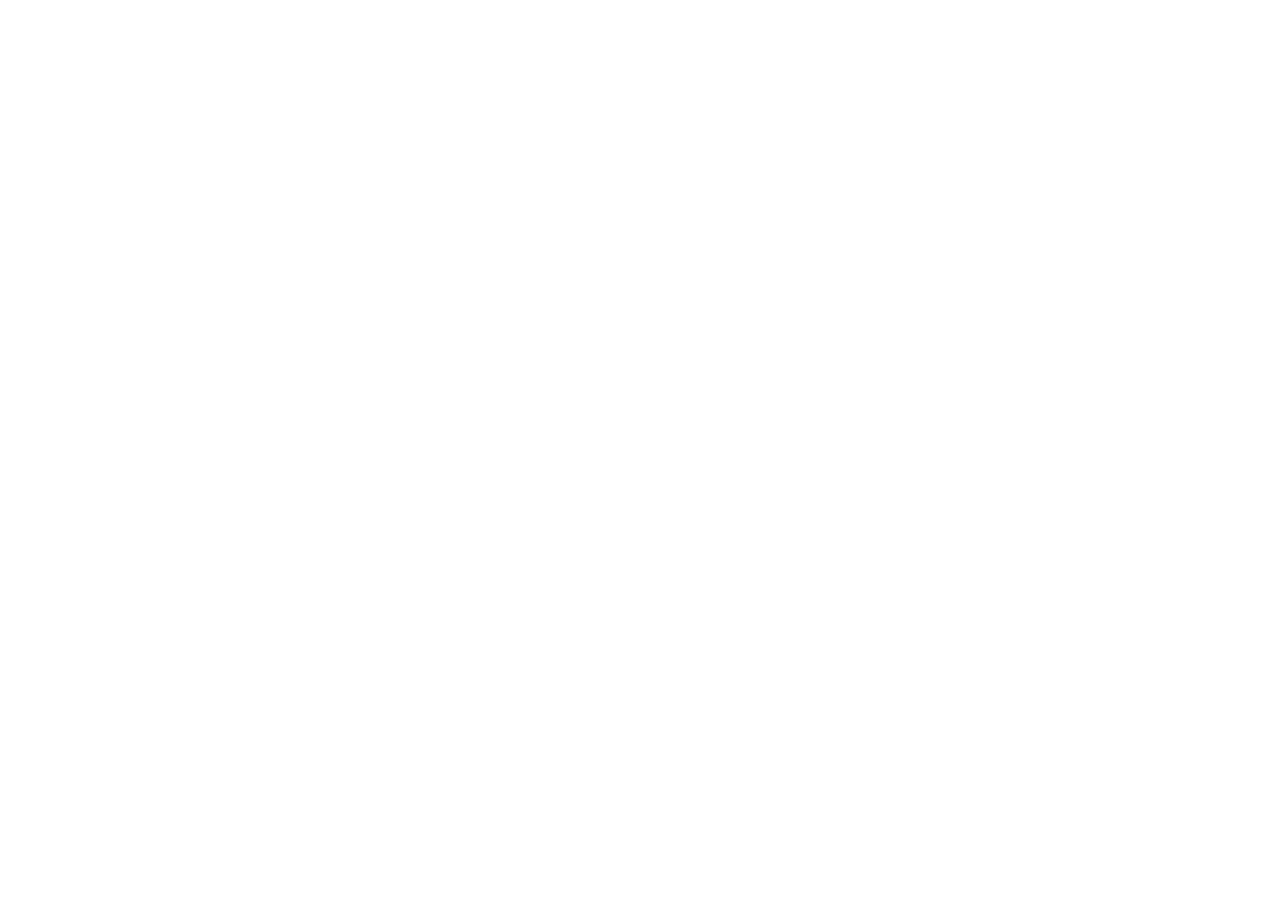
==== index.html @ 1c33c137 "Update and rename template.html to index.html" ====
<!DOCTYPE HTML>
<html lang="en">
<head>
	<title>Title</title>

	<meta charset="utf-8">
	<meta name="description" content=""/>
	<meta name="keywords" content=""/>
	<meta name="author" content="Amanda Sjöström"/>
	<meta name="viewport" content="width=device-width, initial-scale=1.0"/>

	<script type="text/javascript" src="https://ajax.googleapis.com/ajax/libs/jquery/3.1.1/jquery.min.js"></script>
	<script type="text/javascript" src="template.js"></script>
	<link rel="stylesheet" type="text/css" href="style.css">
</head>
<body>
	

</body>
</html>
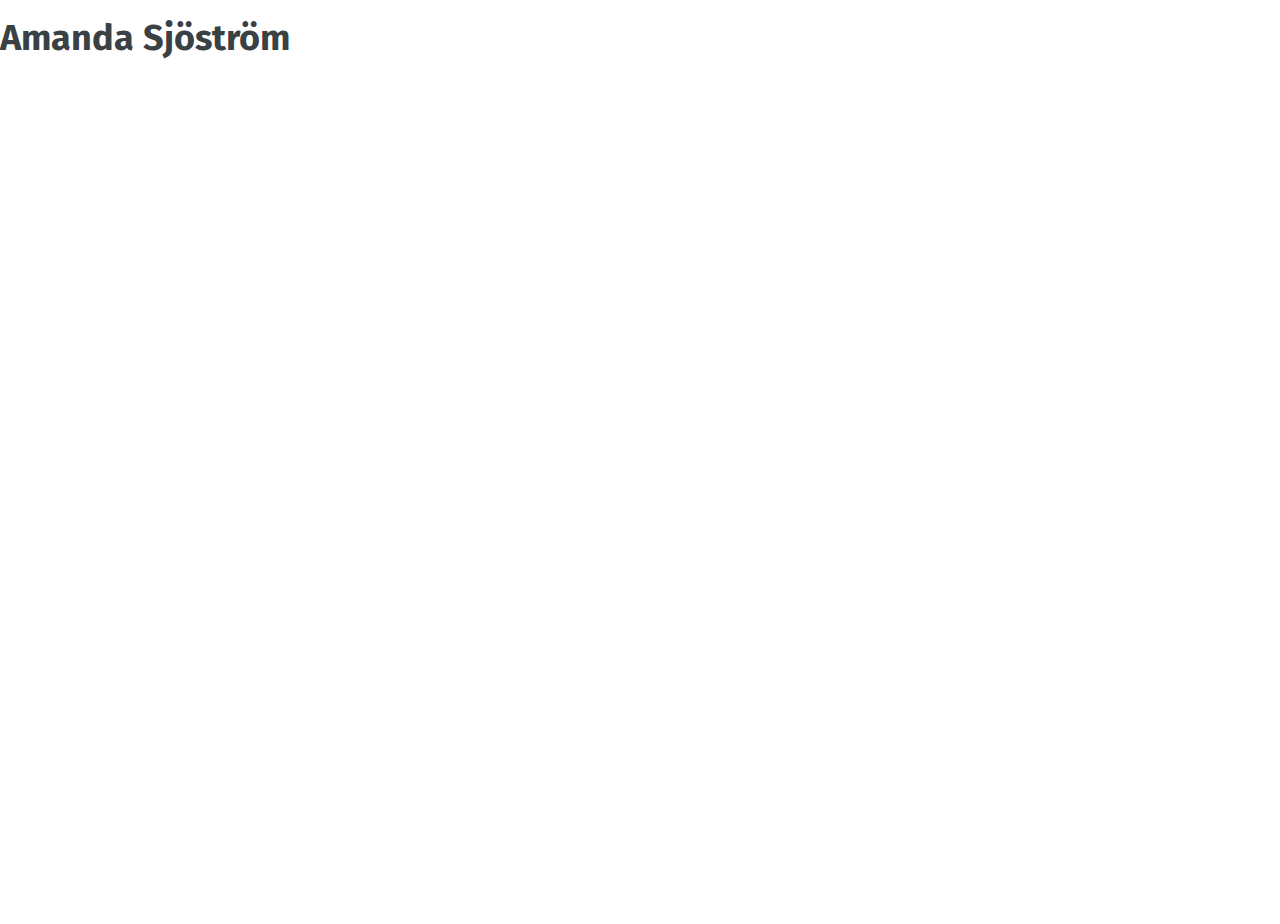
==== commit 68a0f000: "Update index.html" ====
--- a/index.html
+++ b/index.html
@@ -14,7 +14,7 @@
 	<link rel="stylesheet" type="text/css" href="style.css">
 </head>
 <body>
-	
+	<h1>Amanda Sjöström</h1>
 
 </body>
 </html>
--- a/style.css
+++ b/style.css
@@ -0,0 +1,22 @@
+
+@import url('https://fonts.googleapis.com/css?family=Fira+Sans|Raleway|Roboto');
+/*
+font-family: 'Roboto', sans-serif;
+font-family: 'Fira Sans', sans-serif;
+font-family: 'Raleway', sans-serif;
+*/
+
+*, *:before, *:after {
+	box-sizing: border-box;
+}
+
+html, body {
+	width: 100%;
+	height: 100%;
+	padding: 0;
+	margin: 0;
+	font-size: 18px;
+    line-height: 1.6em;
+    color: #3A4145;
+	font-family: 'Fira Sans', sans-serif;
+}
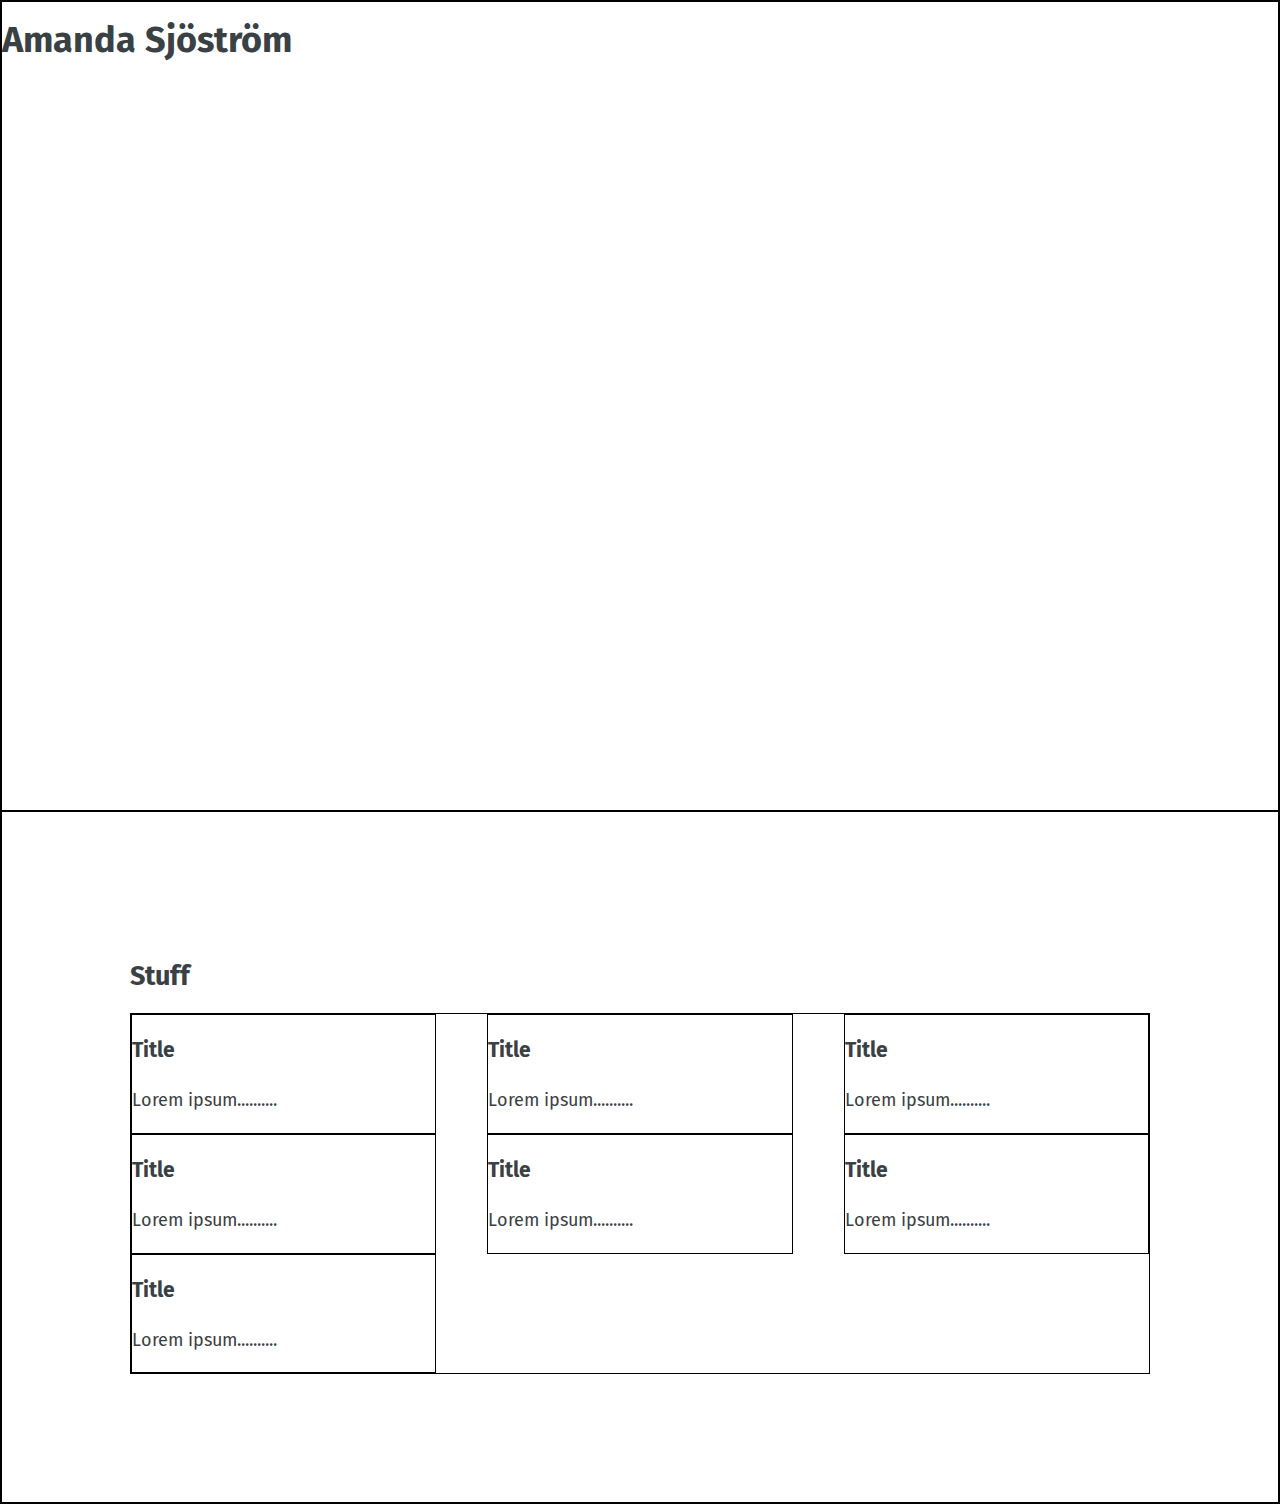
==== commit e6d33e03: "WIP basic layout" ====
--- a/index.html
+++ b/index.html
@@ -14,7 +14,43 @@
 	<link rel="stylesheet" type="text/css" href="style.css">
 </head>
 <body>
-	<h1>Amanda Sjöström</h1>
-
+	<div id="main-container" class="flex-column">
+		<section id="banner">
+			<h1>Amanda Sjöström</h1>
+		</section>
+		<section>
+			<h2>Stuff</h2>
+			<div class="flex-row">
+				<div class="card">
+					<h3>Title</h3>
+					<p>Lorem ipsum..........</p>
+				</div>
+				<div class="card">
+					<h3>Title</h3>
+					<p>Lorem ipsum..........</p>
+				</div>
+				<div class="card">
+					<h3>Title</h3>
+					<p>Lorem ipsum..........</p>
+				</div>
+				<div class="card">
+					<h3>Title</h3>
+					<p>Lorem ipsum..........</p>
+				</div>
+				<div class="card">
+					<h3>Title</h3>
+					<p>Lorem ipsum..........</p>
+				</div>
+				<div class="card">
+					<h3>Title</h3>
+					<p>Lorem ipsum..........</p>
+				</div>
+				<div class="card">
+					<h3>Title</h3>
+					<p>Lorem ipsum..........</p>
+				</div>
+			</div>
+		</section>
+	</div>	
 </body>
 </html>
--- a/style.css
+++ b/style.css
@@ -20,3 +20,41 @@
     color: #3A4145;
 	font-family: 'Fira Sans', sans-serif;
 }
+
+#banner {
+	height: 90vh;
+	padding: 0;
+	margin: 0;
+}
+
+#main-container{
+}
+
+.card-container {
+	justify-content: space-between;
+}
+
+div {
+	border: 1px solid black;
+}
+
+section {
+	border: 1px solid black;
+	padding: 10%;
+}
+
+.flex-column {
+	display: flex;
+	flex-direction: column;
+}
+
+.flex-row {
+	display: flex;
+	flex-direction: row;
+	flex-wrap: wrap;
+	justify-content: space-between;
+}
+
+.card {
+	width: 30%;
+}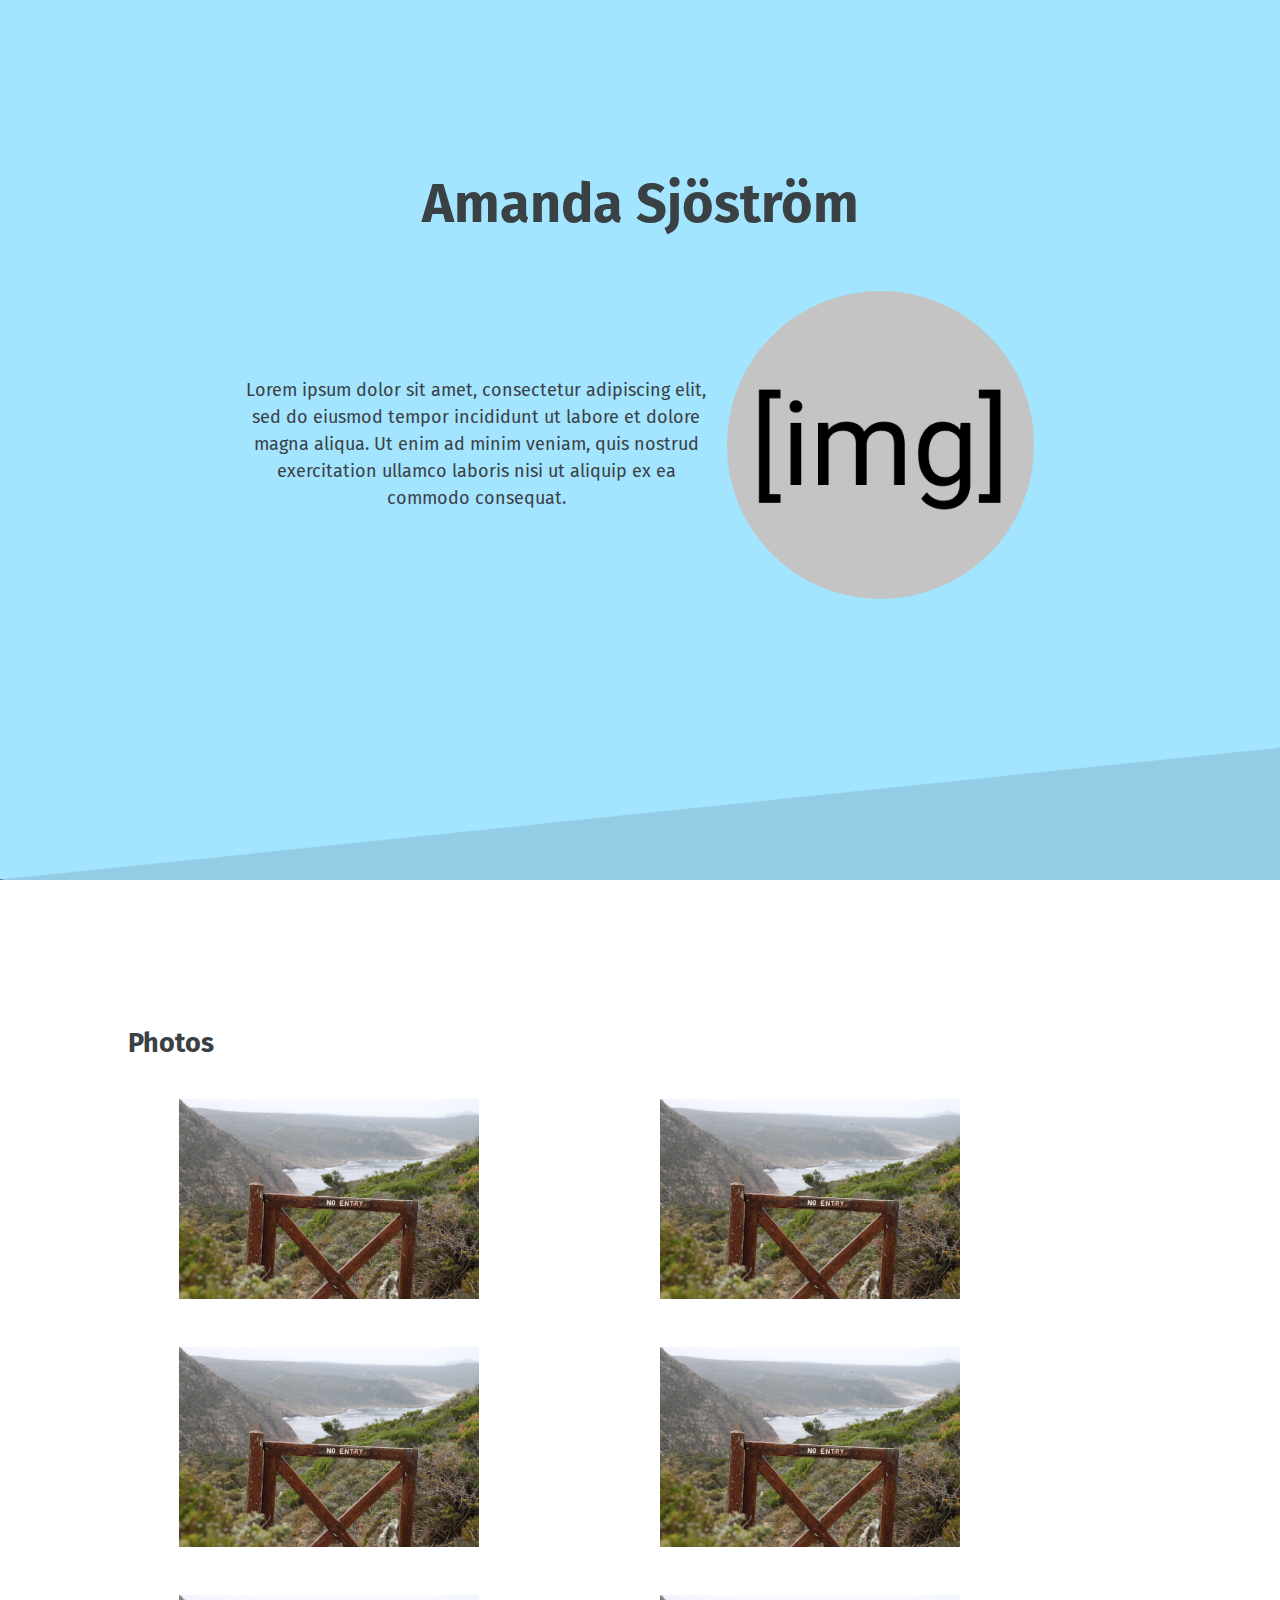
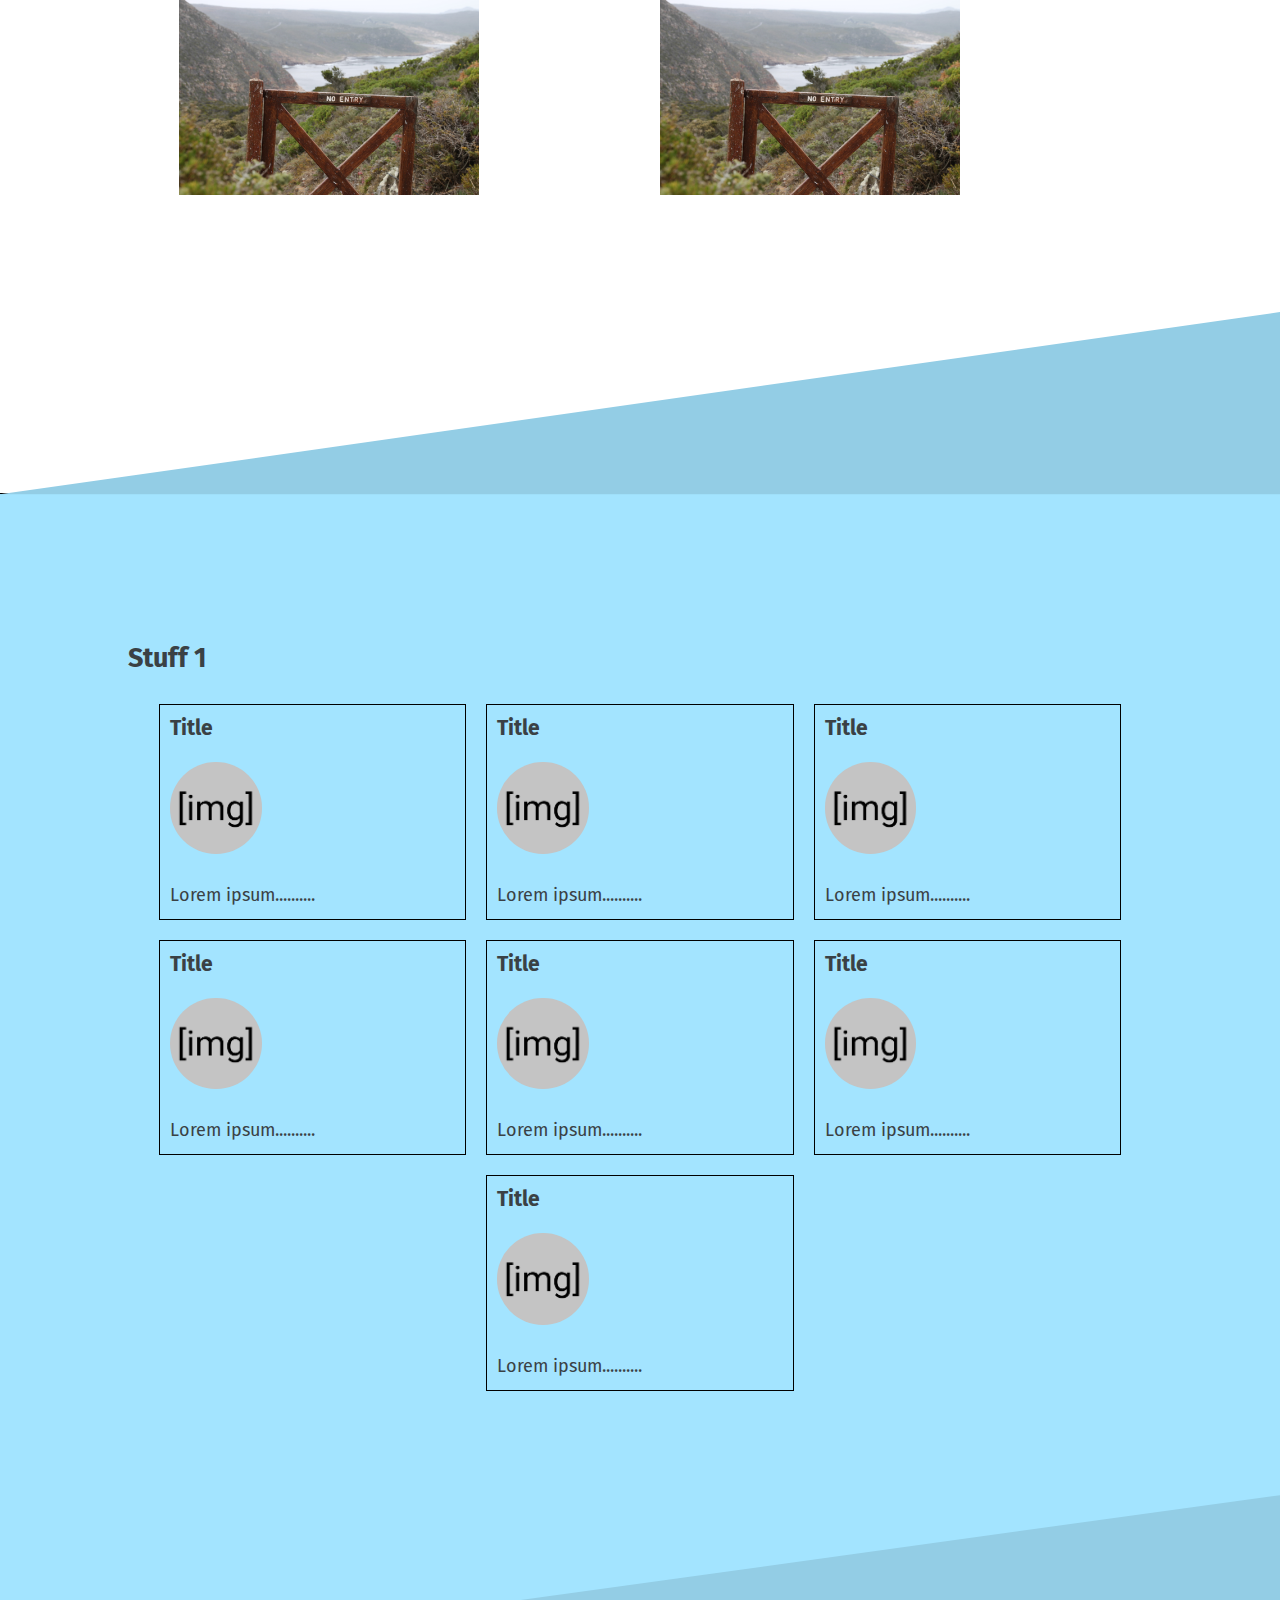
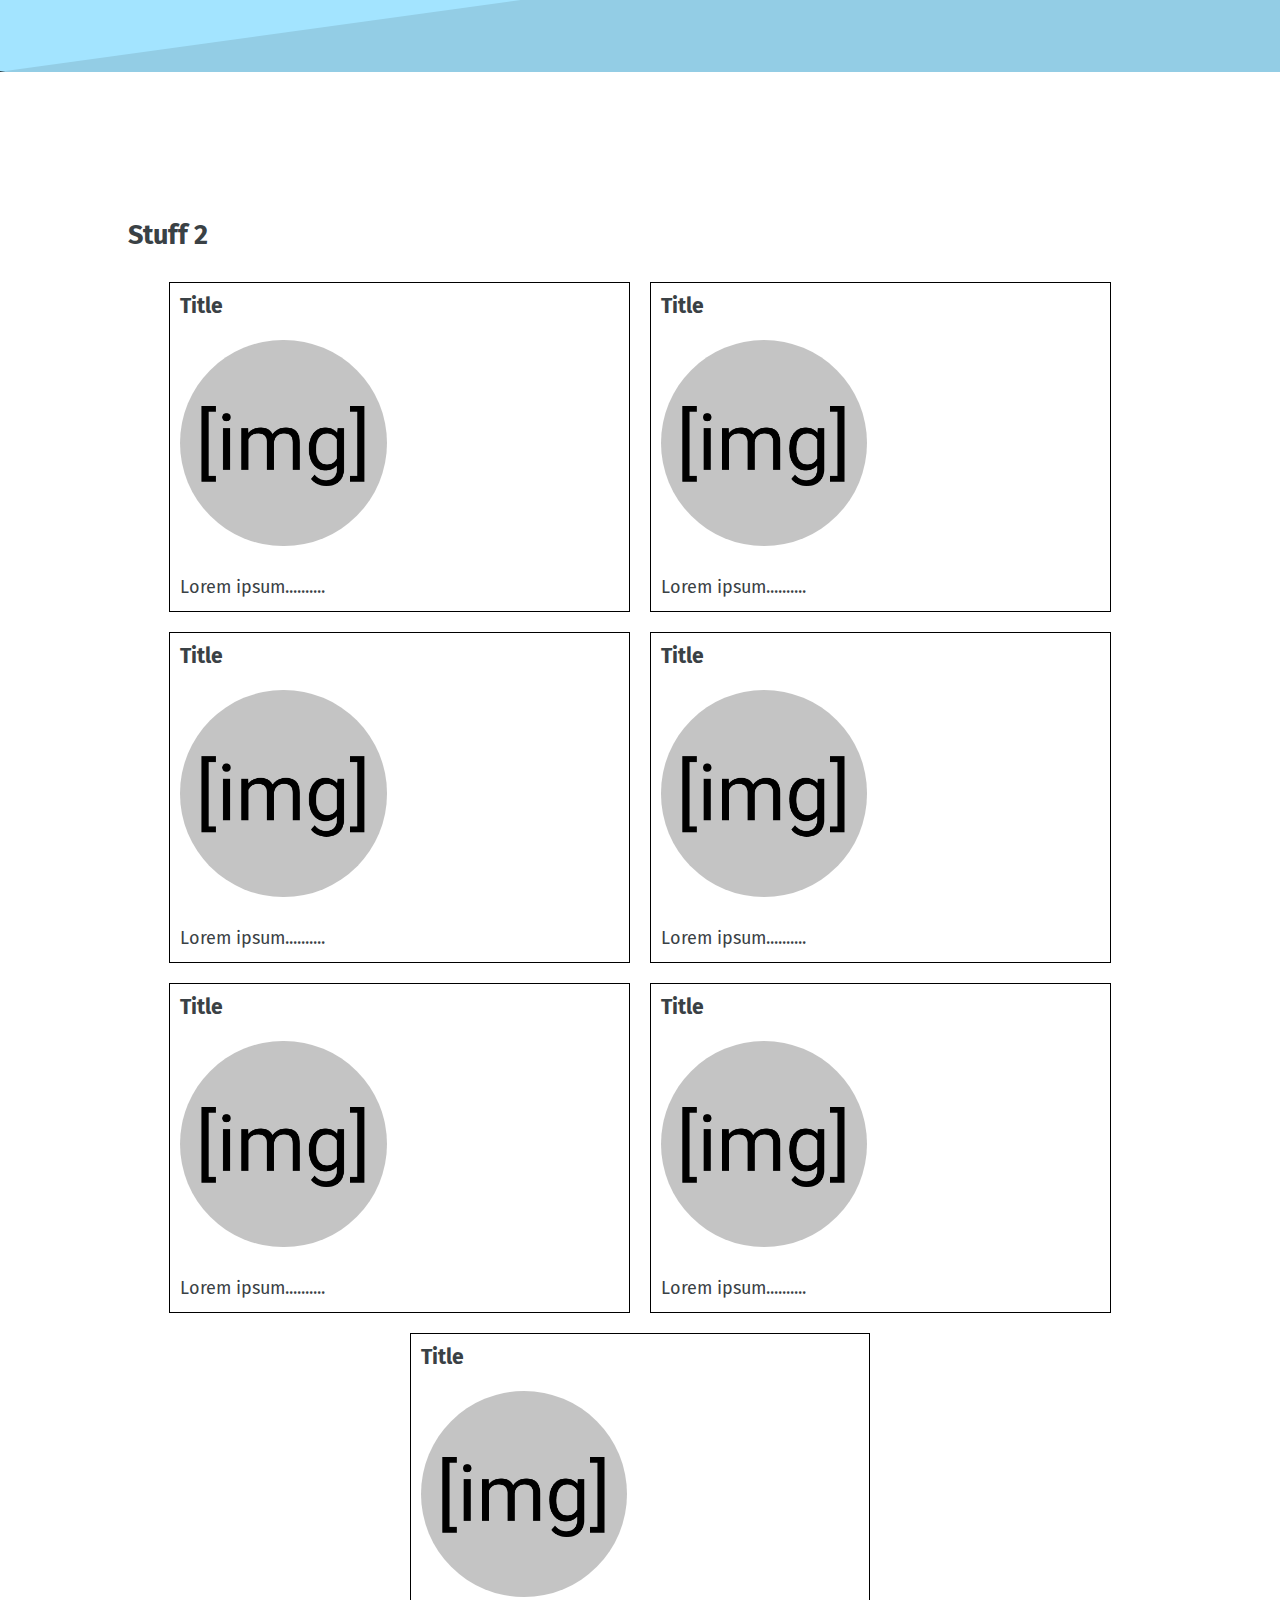
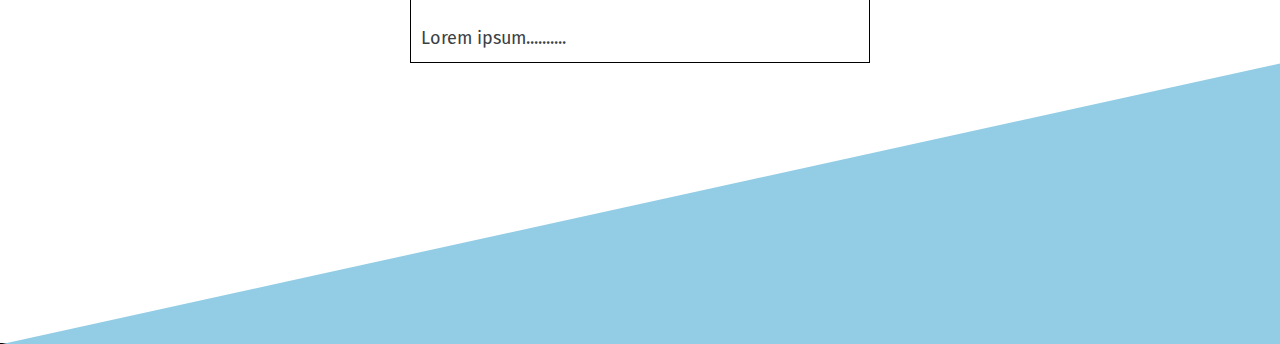
==== commit dfbac665: "WIP; folder structure, page layout, right-click-block" ====
--- a/index.html
+++ b/index.html
@@ -10,47 +10,124 @@
 	<meta name="viewport" content="width=device-width, initial-scale=1.0"/>
 
 	<script type="text/javascript" src="https://ajax.googleapis.com/ajax/libs/jquery/3.1.1/jquery.min.js"></script>
-	<script type="text/javascript" src="template.js"></script>
-	<link rel="stylesheet" type="text/css" href="style.css">
+	<script type="text/javascript" src="js/script.js"></script>
+	<link rel="stylesheet" type="text/css" href="css/style.css">
+	<link rel="stylesheet" type="text/css" href="css/colors.css">
 </head>
 <body>
-	<div id="main-container" class="flex-column">
-		<section id="banner">
-			<h1>Amanda Sjöström</h1>
-		</section>
-		<section>
-			<h2>Stuff</h2>
-			<div class="flex-row">
-				<div class="card">
-					<h3>Title</h3>
-					<p>Lorem ipsum..........</p>
-				</div>
-				<div class="card">
-					<h3>Title</h3>
-					<p>Lorem ipsum..........</p>
-				</div>
-				<div class="card">
-					<h3>Title</h3>
-					<p>Lorem ipsum..........</p>
-				</div>
-				<div class="card">
-					<h3>Title</h3>
-					<p>Lorem ipsum..........</p>
-				</div>
-				<div class="card">
-					<h3>Title</h3>
-					<p>Lorem ipsum..........</p>
-				</div>
-				<div class="card">
-					<h3>Title</h3>
-					<p>Lorem ipsum..........</p>
-				</div>
-				<div class="card">
-					<h3>Title</h3>
-					<p>Lorem ipsum..........</p>
-				</div>
+	<section id="banner" class="odd-section">
+		<!--<div class="flex-container col-2">
+			<h1 class="center">Amanda </h1>
+			<h1 class="center">Sjöström</h1>
+		</div>-->
+		<h1 id="page-title" class="center">Amanda Sjöström</h1>
+		<div class="flex-container col-2">
+			<p id="cover-text">Lorem ipsum dolor sit amet, consectetur adipiscing elit, sed do eiusmod tempor incididunt ut labore et dolore magna aliqua. Ut enim ad minim veniam, quis nostrud exercitation ullamco laboris nisi ut aliquip ex ea commodo consequat. </p> 
+			<img id="profile-picture" class="circle" src="img/image_holder.png">
+		</div>
+	</section>
+	<section id="photos" class="even-section">
+		<h2>Photos</h2>
+		<div class="flex-container col-2">
+			<div class="photo">
+				<img src="img/IMG_0644.JPG">
 			</div>
-		</section>
-	</div>	
+			<div class="photo">
+				<img src="img/IMG_0644.JPG">
+			</div>
+			<div class="photo">
+				<img src="img/IMG_0644.JPG">
+			</div>
+			<div class="photo">
+				<img src="img/IMG_0644.JPG">
+			</div>
+			<div class="photo">
+				<img src="img/IMG_0644.JPG">
+			</div>
+			<div class="photo">
+				<img src="img/IMG_0644.JPG">
+			</div>
+		</div>
+	</section>
+	<section id="stuff1" class="odd-section">
+		<h2>Stuff 1</h2>
+		<div class="flex-container col-3">
+			<div class="card">
+				<h3>Title</h3>
+				<img class="circle" src="img/image_holder.png">
+				<p>Lorem ipsum..........</p>
+			</div>
+			<div class="card">
+				<h3>Title</h3>
+				<img class="circle" src="img/image_holder.png">
+				<p>Lorem ipsum..........</p>
+			</div>
+			<div class="card">
+				<h3>Title</h3>
+				<img class="circle" src="img/image_holder.png">
+				<p>Lorem ipsum..........</p>
+			</div>
+			<div class="card">
+				<h3>Title</h3>
+				<img class="circle" src="img/image_holder.png">
+				<p>Lorem ipsum..........</p>
+			</div>
+			<div class="card">
+				<h3>Title</h3>
+				<img class="circle" src="img/image_holder.png">
+				<p>Lorem ipsum..........</p>
+			</div>
+			<div class="card">
+				<h3>Title</h3>
+				<img class="circle" src="img/image_holder.png">
+				<p>Lorem ipsum..........</p>
+			</div>
+			<div class="card">
+				<h3>Title</h3>
+				<img class="circle" src="img/image_holder.png">
+				<p>Lorem ipsum..........</p>
+			</div>
+		</div>
+	</section>
+	<section id="stuff2" class="even-section">
+		<h2>Stuff 2</h2>
+		<div class="flex-container col-2">
+			<div class="card">
+				<h3>Title</h3>
+				<img class="circle" src="img/image_holder.png">
+				<p>Lorem ipsum..........</p>
+			</div>
+			<div class="card">
+				<h3>Title</h3>
+				<img class="circle" src="img/image_holder.png">
+				<p>Lorem ipsum..........</p>
+			</div>
+			<div class="card">
+				<h3>Title</h3>
+				<img class="circle" src="img/image_holder.png">
+				<p>Lorem ipsum..........</p>
+			</div>
+			<div class="card">
+				<h3>Title</h3>
+				<img class="circle" src="img/image_holder.png">
+				<p>Lorem ipsum..........</p>
+			</div>
+			<div class="card">
+				<h3>Title</h3>
+				<img class="circle" src="img/image_holder.png">
+				<p>Lorem ipsum..........</p>
+			</div>
+			<div class="card">
+				<h3>Title</h3>
+				<img class="circle" src="img/image_holder.png">
+				<p>Lorem ipsum..........</p>
+			</div>
+			<div class="card">
+				<h3>Title</h3>
+				<img class="circle" src="img/image_holder.png">
+				<p>Lorem ipsum..........</p>
+			</div>
+		</div>
+	</section>
 </body>
 </html>
--- a/css/style.css
+++ b/css/style.css
@@ -0,0 +1,100 @@
+
+@import url('https://fonts.googleapis.com/css?family=Fira+Sans|Raleway|Roboto');
+/*
+font-family: 'Roboto', sans-serif;
+font-family: 'Fira Sans', sans-serif;
+font-family: 'Raleway', sans-serif;
+*/
+
+*, *:before, *:after {
+	box-sizing: border-box;
+}
+
+html, body {
+	width: 100%;
+	height: 100%;
+	padding: 0;
+	margin: 0;
+	font-size: 18px;
+    line-height: 1.5em;
+    color: #3A4145;
+	font-family: 'Fira Sans', sans-serif;
+}
+
+section {
+	border-bottom: 1px solid black;
+	padding: 10%;
+	padding-bottom: 30vh;
+	-webkit-clip-path: polygon(0 0, 100% 0, 100% 85%, 0% 100%);
+  	clip-path: polygon(0 0, 100% 0, 100% 85%, 0% 100%);
+}
+
+#banner {
+	min-height: 90vh;
+	margin: 0;
+	text-align: center;
+}
+
+#banner .flex-container>div * {
+	max-width: 90%;
+	min-width: 45%;
+	width: 200px;
+	margin: 20px;
+}
+
+#page-title {
+	font-weight: bolder;
+	font-size: 3em;
+	line-height: 1.5em;
+}
+
+#profile-picture {
+	min-width: 30%;
+	height: 100%;
+}
+
+.flex-container {
+	display: flex;
+	flex-direction: row;
+	flex-wrap: wrap;
+	justify-content: center;
+	align-items: center;
+}
+
+.col-3 * {
+	max-width: 95%;
+	min-width: 30%;
+	width: 200px;
+	margin: 10px;
+}
+
+.col-2 * {
+	max-width: 95%;
+	min-width: 45%;
+	width: 300px;
+	margin: 10px;
+}
+
+.card {
+	border: 1px solid black;
+}
+
+.card>img {
+	width: 30%;
+	height: auto;
+}
+
+.circle {
+	border-radius: 50%;
+}
+
+:root {
+  --color-1: #FFFFFF; 
+  --color-2: #A3E4FF; 
+  --color-3: #93CDE5; 
+  --color-4: #7AABBF; 
+  --color-5: #FFFFFF; 
+  --color-6: #FFFFFF; 
+  --color-7: #FFFFFF; 
+  --color-8: #FFFFFF; 
+}--- a/css/colors.css
+++ b/css/colors.css
@@ -0,0 +1,23 @@
+
+:root {
+  --color-1: #FFFFFF; 
+  --color-2: #A3E4FF; 
+  --color-3: #93CDE5; 
+  --color-4: #7AABBF; 
+  --color-5: #FFFFFF; 
+  --color-6: #FFFFFF; 
+  --color-7: #FFFFFF; 
+  --color-8: #FFFFFF; 
+}
+
+body {
+  background-color: var(--color-3)
+}
+
+.odd-section {
+	background-color: var(--color-2);
+}
+
+.even-section {
+	background-color: var(--color-1);
+}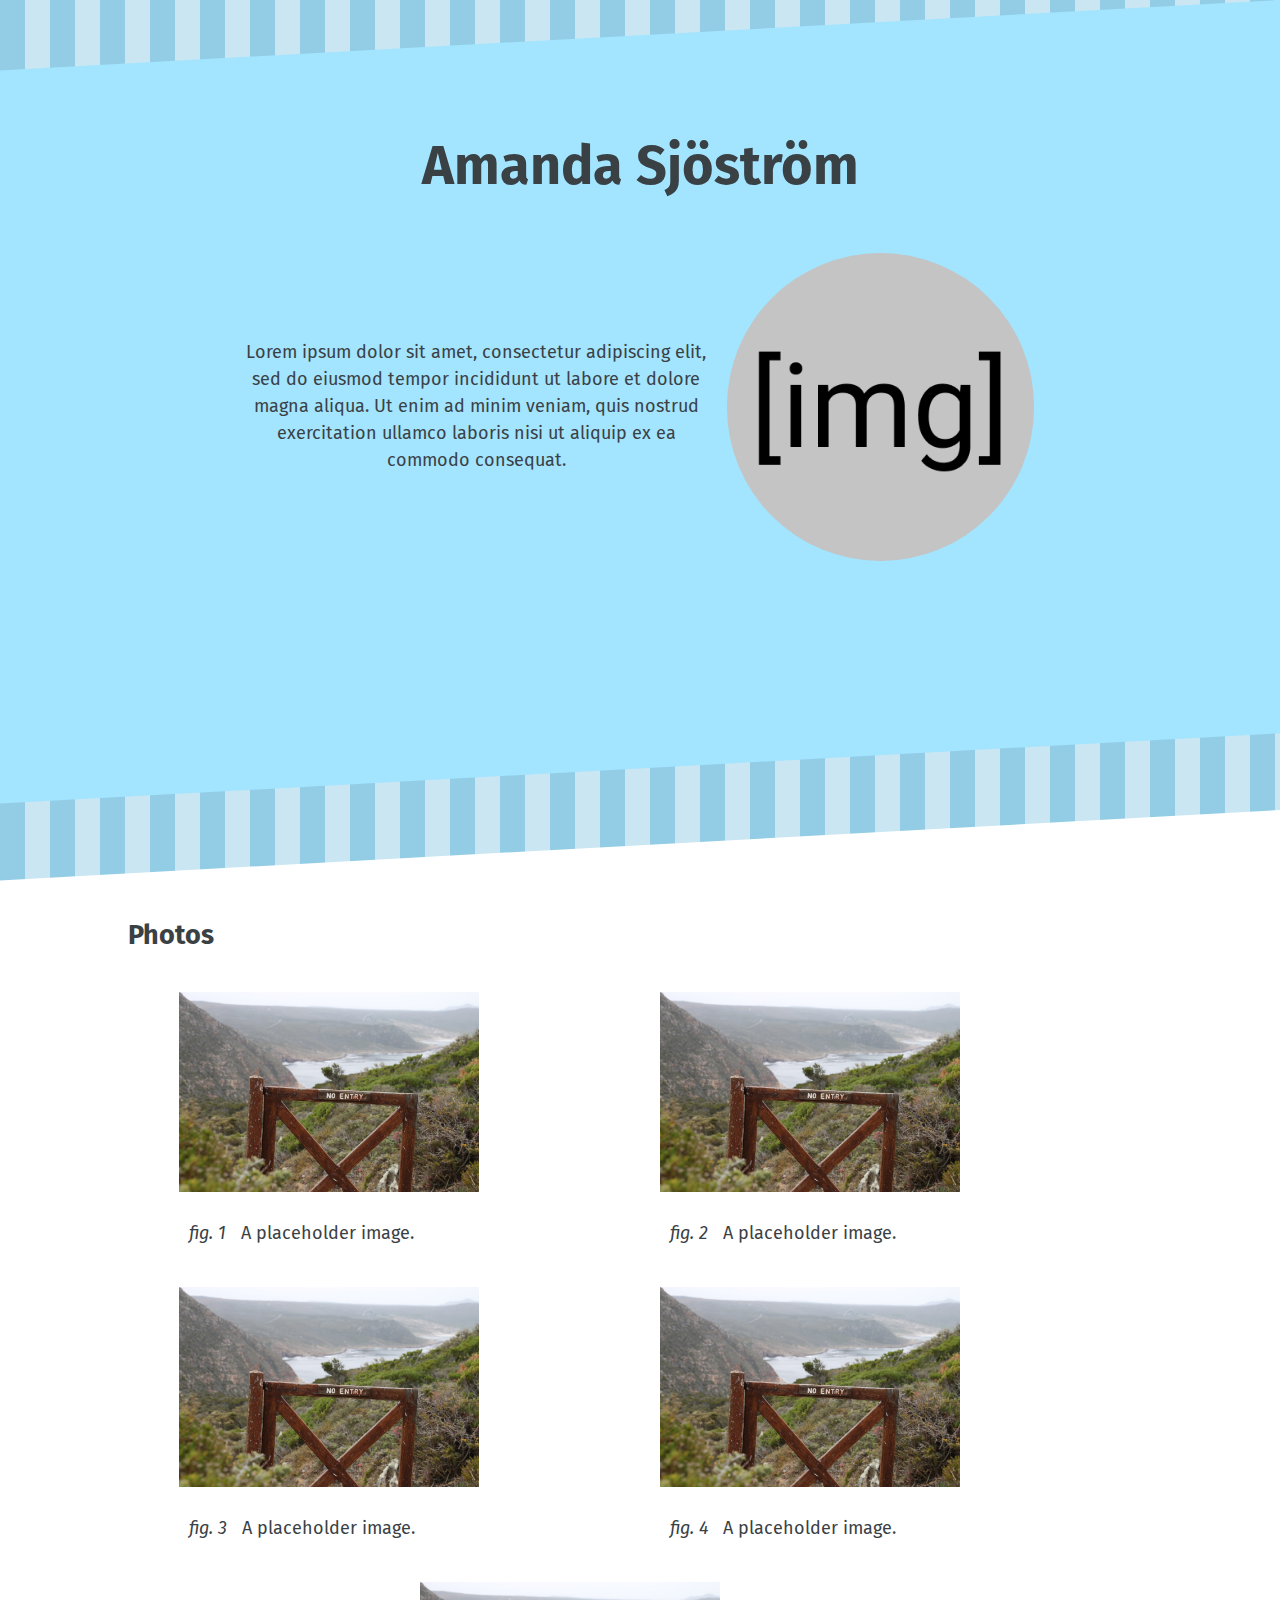
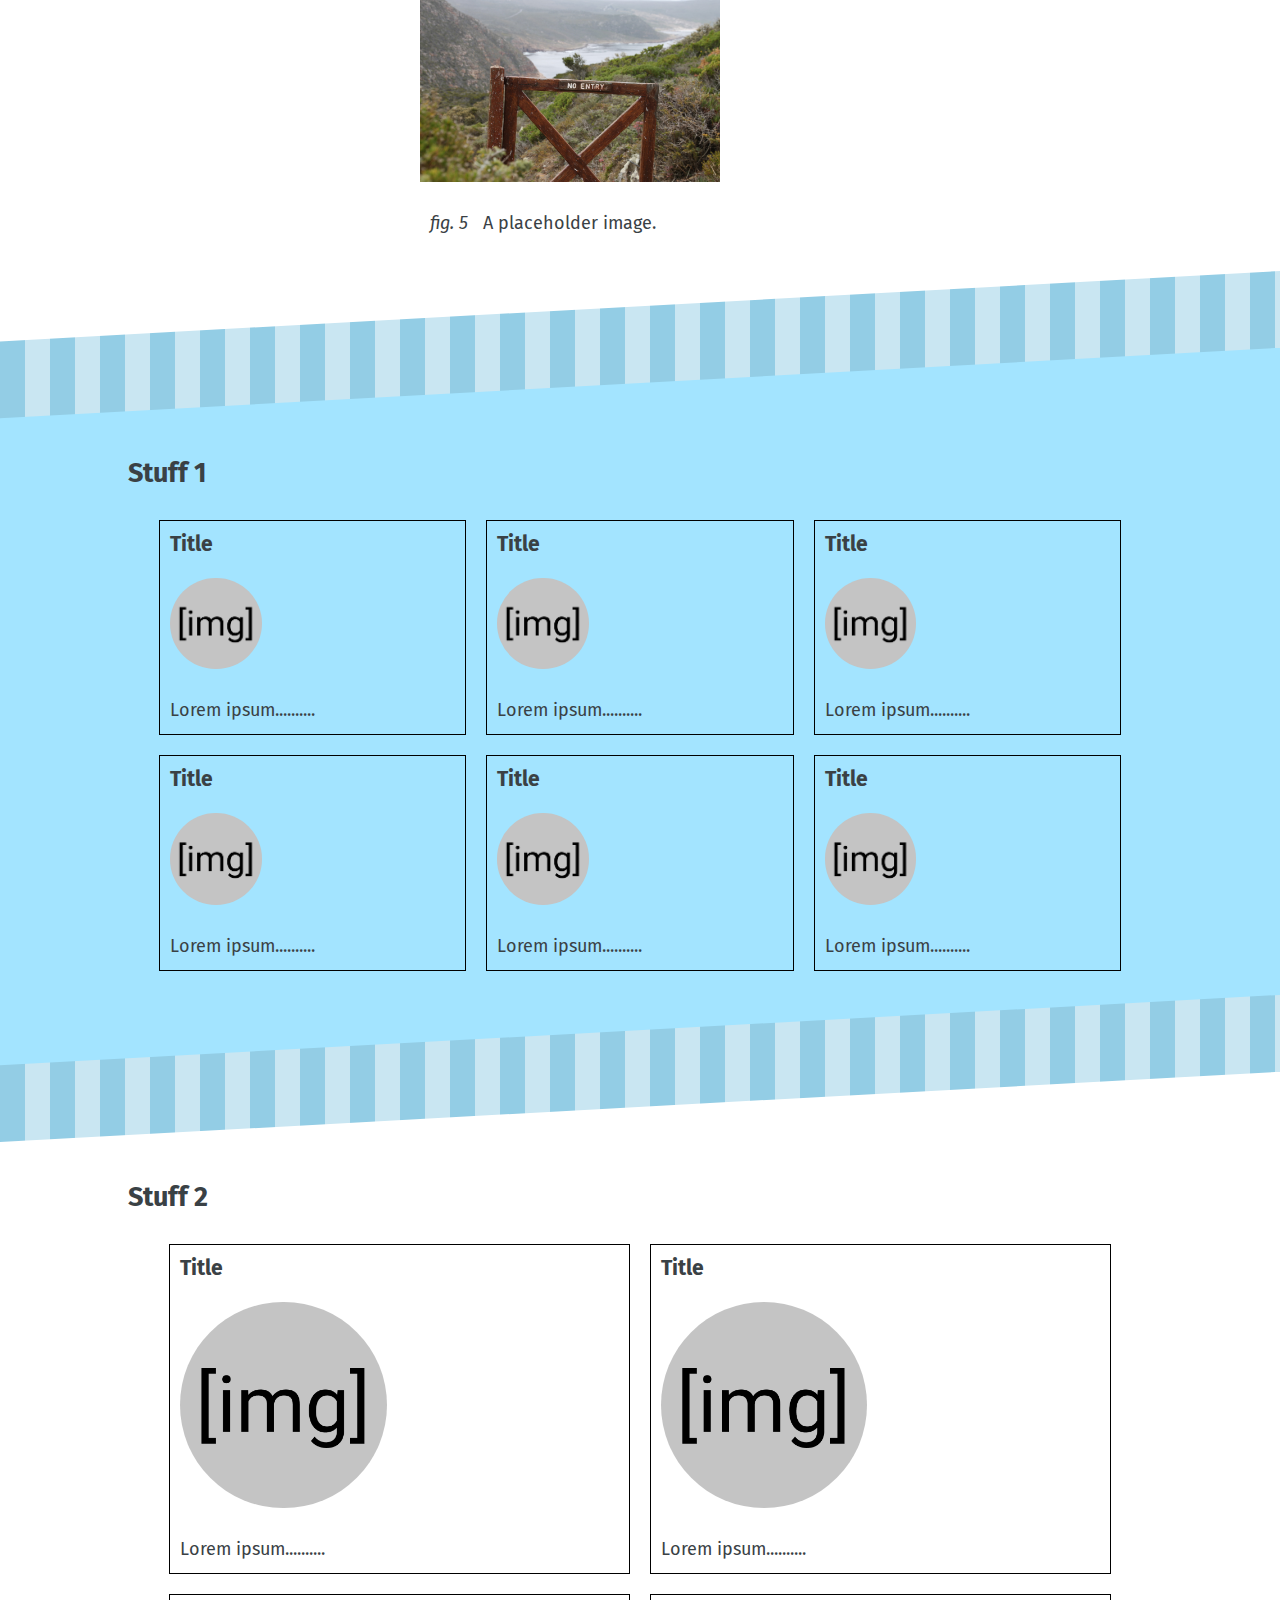
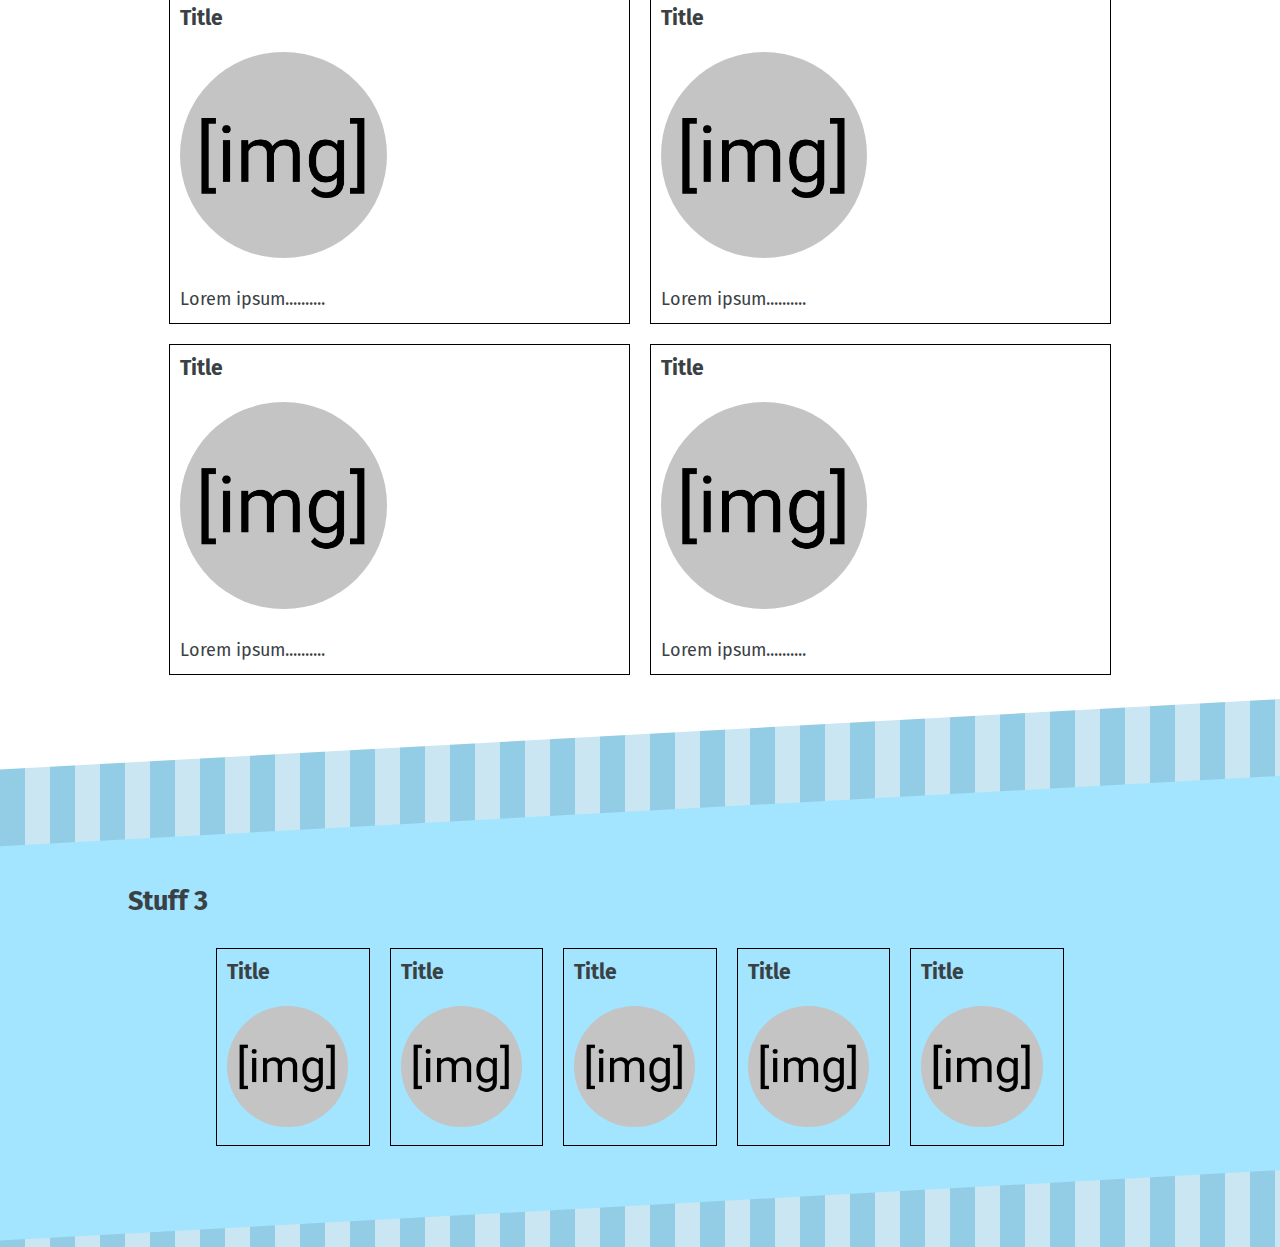
==== commit 4715c33c: "WIP layout, diagonal sections and body pattern" ====
--- a/index.html
+++ b/index.html
@@ -15,119 +15,134 @@
 	<link rel="stylesheet" type="text/css" href="css/colors.css">
 </head>
 <body>
-	<section id="banner" class="odd-section">
-		<!--<div class="flex-container col-2">
-			<h1 class="center">Amanda </h1>
-			<h1 class="center">Sjöström</h1>
-		</div>-->
+	<header id="banner" class="odd-section">
 		<h1 id="page-title" class="center">Amanda Sjöström</h1>
 		<div class="flex-container col-2">
 			<p id="cover-text">Lorem ipsum dolor sit amet, consectetur adipiscing elit, sed do eiusmod tempor incididunt ut labore et dolore magna aliqua. Ut enim ad minim veniam, quis nostrud exercitation ullamco laboris nisi ut aliquip ex ea commodo consequat. </p> 
 			<img id="profile-picture" class="circle" src="img/image_holder.png">
 		</div>
-	</section>
-	<section id="photos" class="even-section">
+	</header>
+	<!--<nav></nav>-->
+	<section id="photos" class="content even-section">
 		<h2>Photos</h2>
 		<div class="flex-container col-2">
-			<div class="photo">
-				<img src="img/IMG_0644.JPG">
-			</div>
-			<div class="photo">
-				<img src="img/IMG_0644.JPG">
-			</div>
-			<div class="photo">
-				<img src="img/IMG_0644.JPG">
-			</div>
-			<div class="photo">
-				<img src="img/IMG_0644.JPG">
-			</div>
-			<div class="photo">
-				<img src="img/IMG_0644.JPG">
-			</div>
-			<div class="photo">
-				<img src="img/IMG_0644.JPG">
-			</div>
+			<figure>
+				<img src="img/IMG_0644.JPG" alt="placeholder image">
+				<figcaption><i>fig. 1</i> A placeholder image.</figcaption> 
+			</figure>
+			<figure>
+				<img src="img/IMG_0644.JPG" alt="placeholder image">
+				<figcaption><i>fig. 2</i> A placeholder image.</figcaption> 
+			</figure>
+			<figure>
+				<img src="img/IMG_0644.JPG" alt="placeholder image">
+				<figcaption><i>fig. 3</i> A placeholder image.</figcaption> 
+			</figure>
+			<figure>
+				<img src="img/IMG_0644.JPG" alt="placeholder image">
+				<figcaption><i>fig. 4</i> A placeholder image.</figcaption> 
+			</figure>
+			<figure>
+				<img src="img/IMG_0644.JPG" alt="placeholder image">
+				<figcaption><i>fig. 5</i> A placeholder image.</figcaption> 
+			</figure>
 		</div>
 	</section>
-	<section id="stuff1" class="odd-section">
+	<section id="stuff1" class="content odd-section">
 		<h2>Stuff 1</h2>
 		<div class="flex-container col-3">
-			<div class="card">
+			<article  class="card">
 				<h3>Title</h3>
 				<img class="circle" src="img/image_holder.png">
 				<p>Lorem ipsum..........</p>
-			</div>
-			<div class="card">
+			</article>
+			<article  class="card">
 				<h3>Title</h3>
 				<img class="circle" src="img/image_holder.png">
 				<p>Lorem ipsum..........</p>
-			</div>
-			<div class="card">
+			</article>
+			<article  class="card">
 				<h3>Title</h3>
 				<img class="circle" src="img/image_holder.png">
 				<p>Lorem ipsum..........</p>
-			</div>
-			<div class="card">
+			</article>
+			<article  class="card">
 				<h3>Title</h3>
 				<img class="circle" src="img/image_holder.png">
 				<p>Lorem ipsum..........</p>
-			</div>
-			<div class="card">
+			</article>
+			<article  class="card">
 				<h3>Title</h3>
 				<img class="circle" src="img/image_holder.png">
 				<p>Lorem ipsum..........</p>
-			</div>
-			<div class="card">
+			</article>
+			<article  class="card">
 				<h3>Title</h3>
 				<img class="circle" src="img/image_holder.png">
 				<p>Lorem ipsum..........</p>
-			</div>
-			<div class="card">
+			</article>
+		</div>
+	</section>
+	<section id="stuff2" class="content even-section">
+		<h2>Stuff 2</h2>
+		<div class="flex-container col-2">
+			<article  class="card">
 				<h3>Title</h3>
 				<img class="circle" src="img/image_holder.png">
 				<p>Lorem ipsum..........</p>
-			</div>
-		</div>
-	</section>
-	<section id="stuff2" class="even-section">
-		<h2>Stuff 2</h2>
-		<div class="flex-container col-2">
-			<div class="card">
+			</article>
+			<article  class="card">
 				<h3>Title</h3>
 				<img class="circle" src="img/image_holder.png">
 				<p>Lorem ipsum..........</p>
-			</div>
-			<div class="card">
+			</article>
+			<article  class="card">
 				<h3>Title</h3>
 				<img class="circle" src="img/image_holder.png">
 				<p>Lorem ipsum..........</p>
-			</div>
-			<div class="card">
+			</article>
+			<article  class="card">
 				<h3>Title</h3>
 				<img class="circle" src="img/image_holder.png">
 				<p>Lorem ipsum..........</p>
-			</div>
-			<div class="card">
+			</article>
+			<article  class="card">
 				<h3>Title</h3>
 				<img class="circle" src="img/image_holder.png">
 				<p>Lorem ipsum..........</p>
-			</div>
-			<div class="card">
+			</article>
+			<article  class="card">
 				<h3>Title</h3>
 				<img class="circle" src="img/image_holder.png">
 				<p>Lorem ipsum..........</p>
-			</div>
-			<div class="card">
+			</article>
+		</div>
+	</section>
+	<section id="stuff3" class="content odd-section">
+		<h2>Stuff 3</h2>
+		<div class="flex-container col-5">
+			<article  class="card">
 				<h3>Title</h3>
 				<img class="circle" src="img/image_holder.png">
-				<p>Lorem ipsum..........</p>
-			</div>
-			<div class="card">
+			</article>
+			<article  class="card">
 				<h3>Title</h3>
 				<img class="circle" src="img/image_holder.png">
-				<p>Lorem ipsum..........</p>
-			</div>
+			</article>
+			<article  class="card">
+				<h3>Title</h3>
+				<img class="circle" src="img/image_holder.png">
+			</article>
+			<article  class="card">
+				<h3>Title</h3>
+				<img class="circle" src="img/image_holder.png">
+			</article>
+			<article  class="card">
+				<h3>Title</h3>
+				<img class="circle" src="img/image_holder.png">
+			</article>
 		</div>
 	</section>
+	<!--<footer></footer>-->
 </body>
 </html>
--- a/css/style.css
+++ b/css/style.css
@@ -21,13 +21,39 @@
 	font-family: 'Fira Sans', sans-serif;
 }
 
-section {
+body {
+	background-color: var(--color-2);
+	background-image: linear-gradient(90deg, transparent 50%, rgba(255,255,255,.5) 50%);
+	background-size: 50px 50px;
+	/*
+	background-color: var(--color-2);
+	background-image: linear-gradient(90deg, rgba(255,255,255,.07) 50%, transparent 50%),
+	linear-gradient(90deg, rgba(255,255,255,.13) 50%, transparent 50%),
+	linear-gradient(90deg, transparent 50%, rgba(255,255,255,.17) 50%),
+	linear-gradient(90deg, transparent 50%, rgba(255,255,255,.19) 50%);
+	background-size: 13px, 29px, 37px, 53px;
+	*/
+	/*
+	background:
+	radial-gradient(black 15%, transparent 16%) 0 0,
+	radial-gradient(black 15%, transparent 16%) 8px 8px,
+	radial-gradient(rgba(255,255,255,.1) 15%, transparent 20%) 0 1px,
+	radial-gradient(rgba(255,255,255,.1) 15%, transparent 20%) 8px 9px;
+	background-color: var(--color-2);
+	background-size:16px 16px;
+	*/
+}
+
+section, nav, header, footer {
 	border-bottom: 1px solid black;
 	padding: 10%;
-	padding-bottom: 30vh;
-	-webkit-clip-path: polygon(0 0, 100% 0, 100% 85%, 0% 100%);
-  	clip-path: polygon(0 0, 100% 0, 100% 85%, 0% 100%);
+	padding-bottom: 10vh;
+	padding-top: 10vh;
+	-webkit-clip-path: polygon(0 5.5vw, 100% 0, 100% calc(100% - 6vw), 0% calc(100% - 0.5vw));
+	clip-path: polygon(0 5.5vw, 100% 0, 100% calc(100% - 6vw), 0% calc(100% - 0.5vw));
 }
+
+
 
 #banner {
 	min-height: 90vh;
@@ -60,6 +86,12 @@
 	justify-content: center;
 	align-items: center;
 }
+.col-5 * {
+	max-width: 95%;
+	min-width: 15%;
+	width: 50px;
+	margin: 10px;
+}
 
 .col-3 * {
 	max-width: 95%;
@@ -88,6 +120,11 @@
 	border-radius: 50%;
 }
 
+.col-5 .card>img {
+	width: 80%;
+	height: auto;
+}
+
 :root {
   --color-1: #FFFFFF; 
   --color-2: #A3E4FF; 
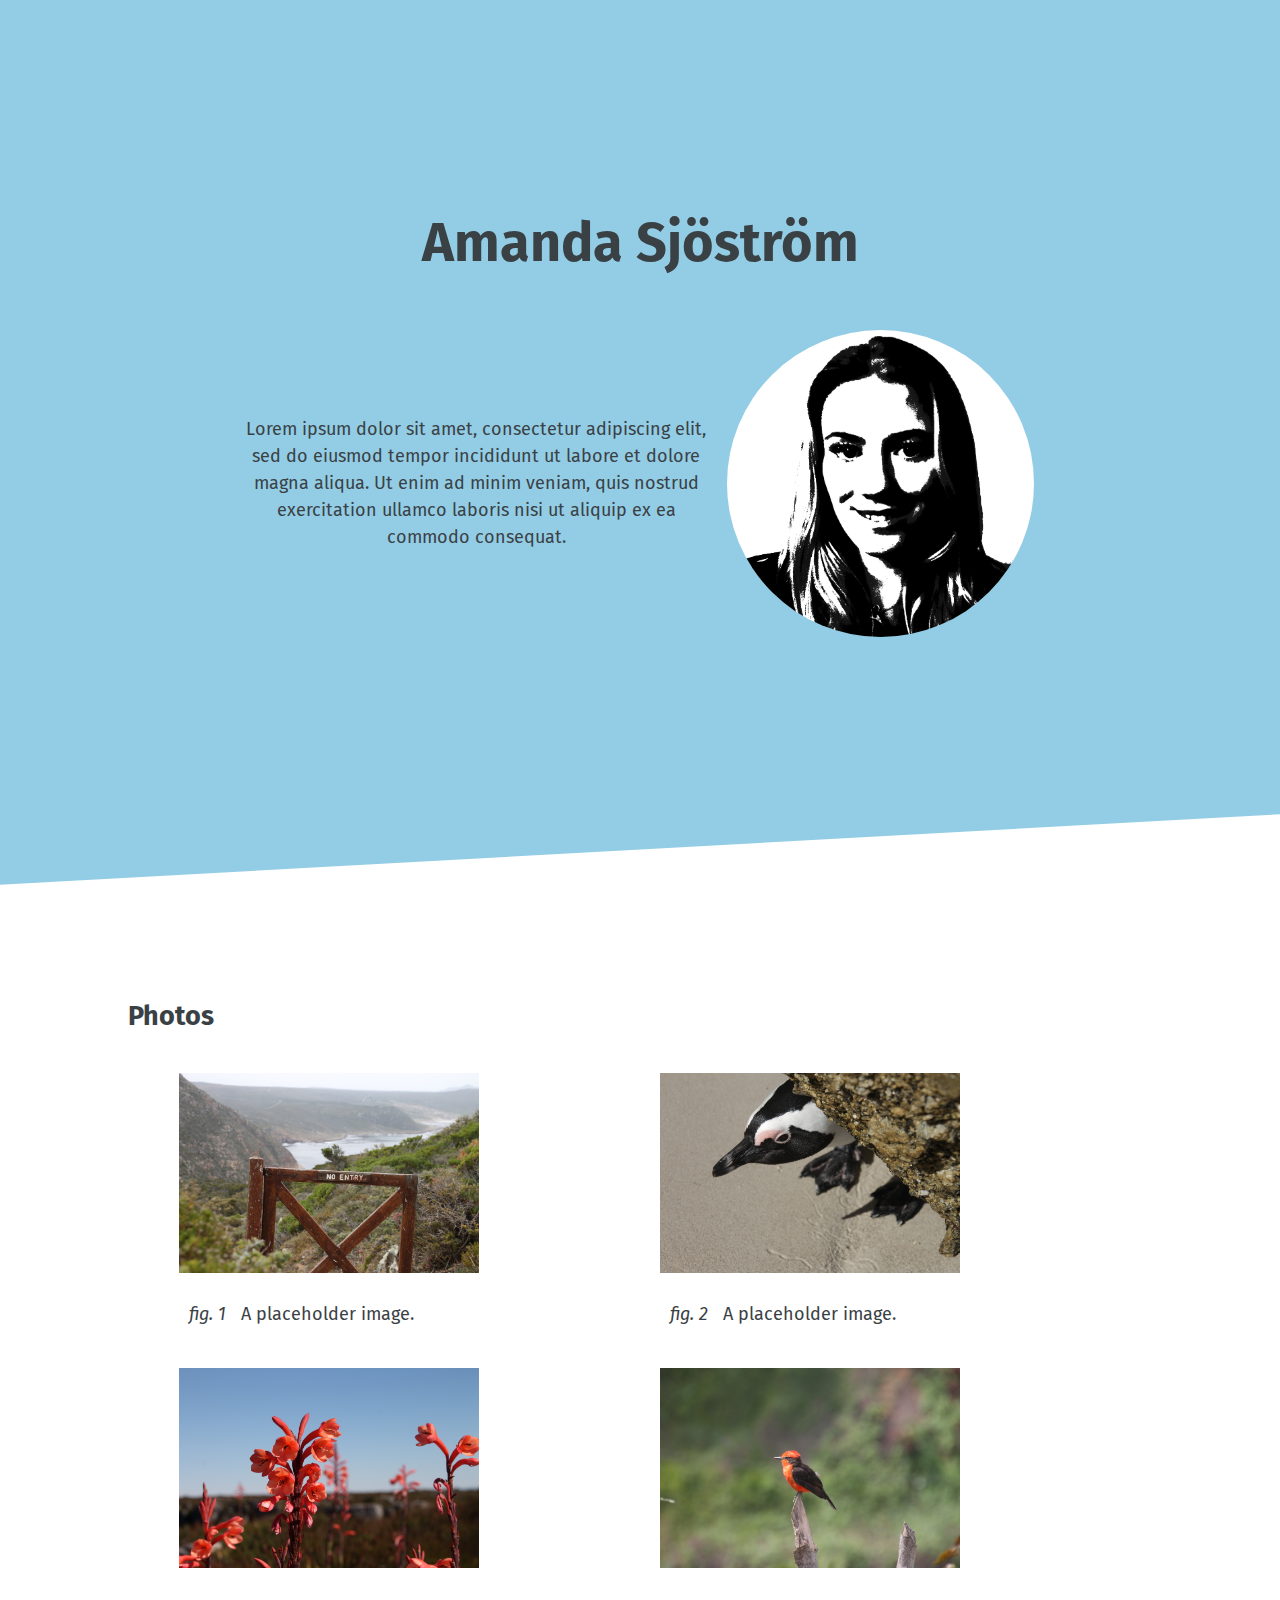
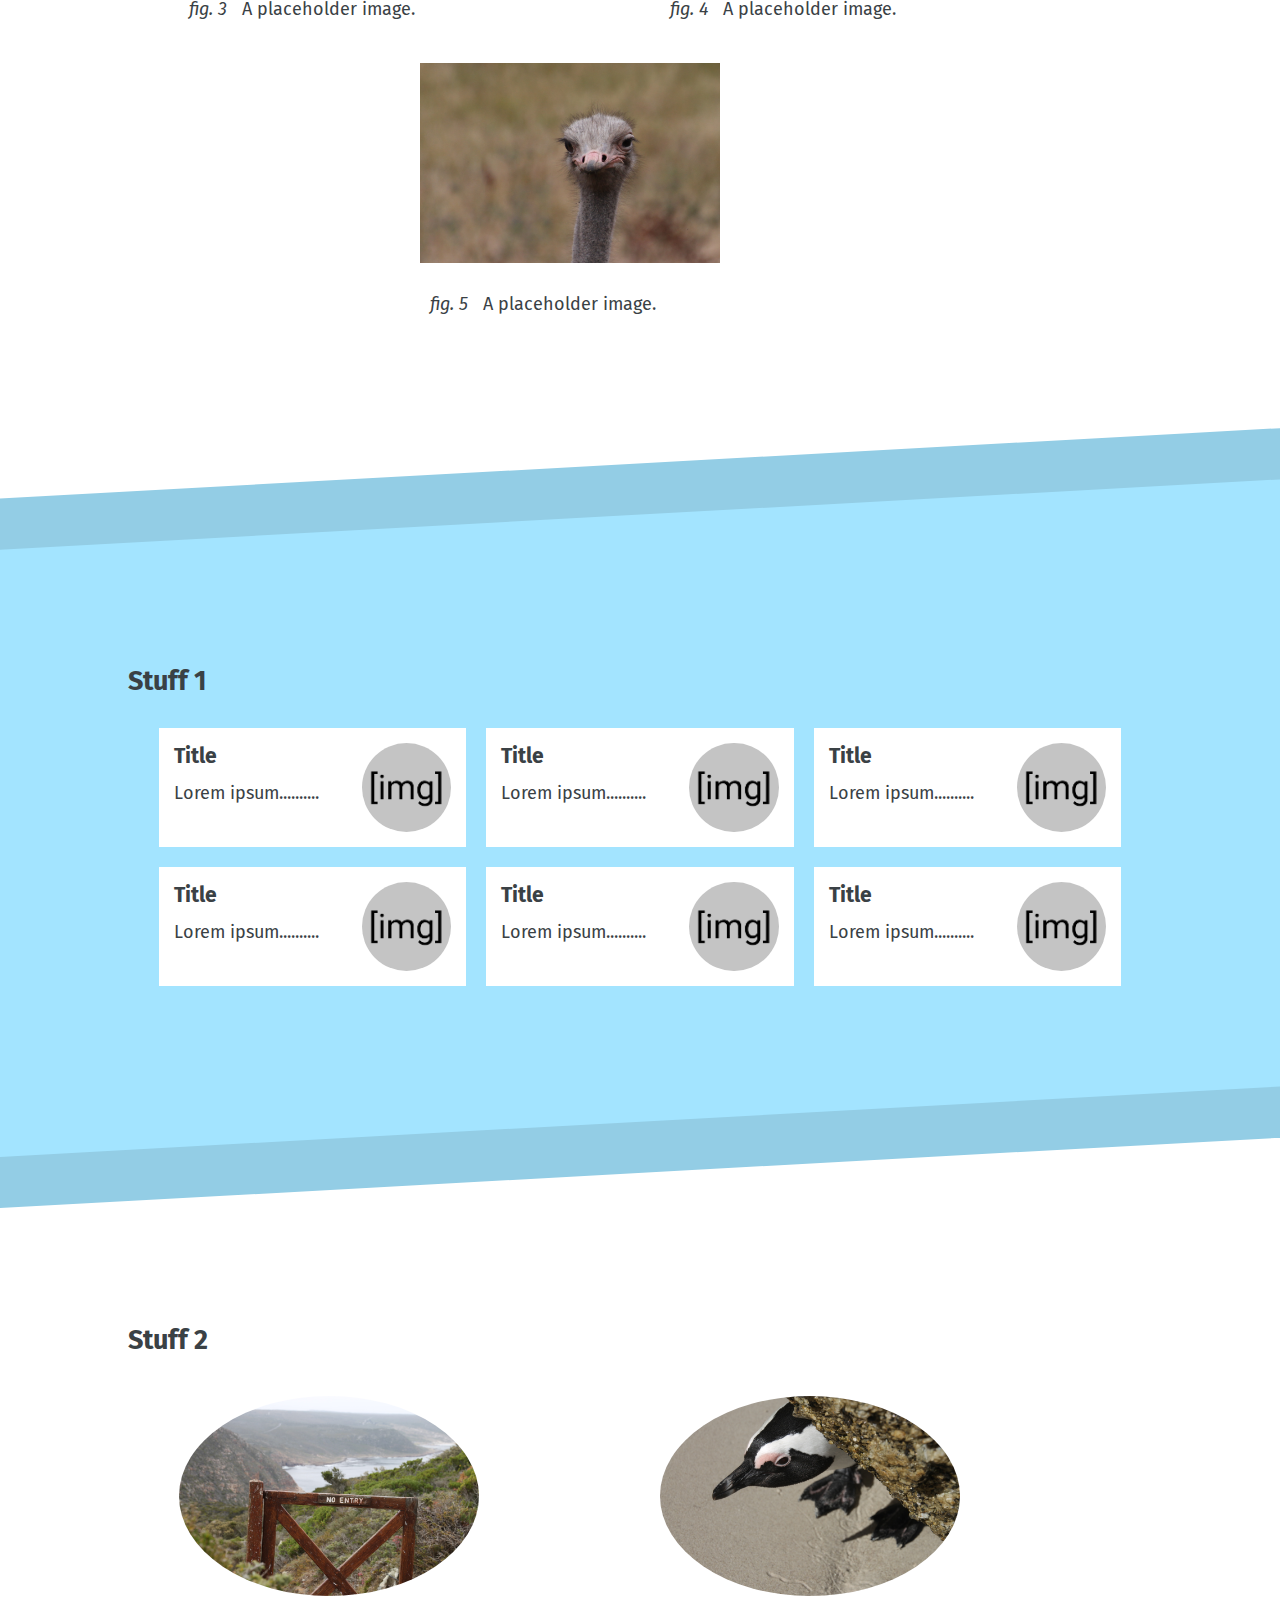
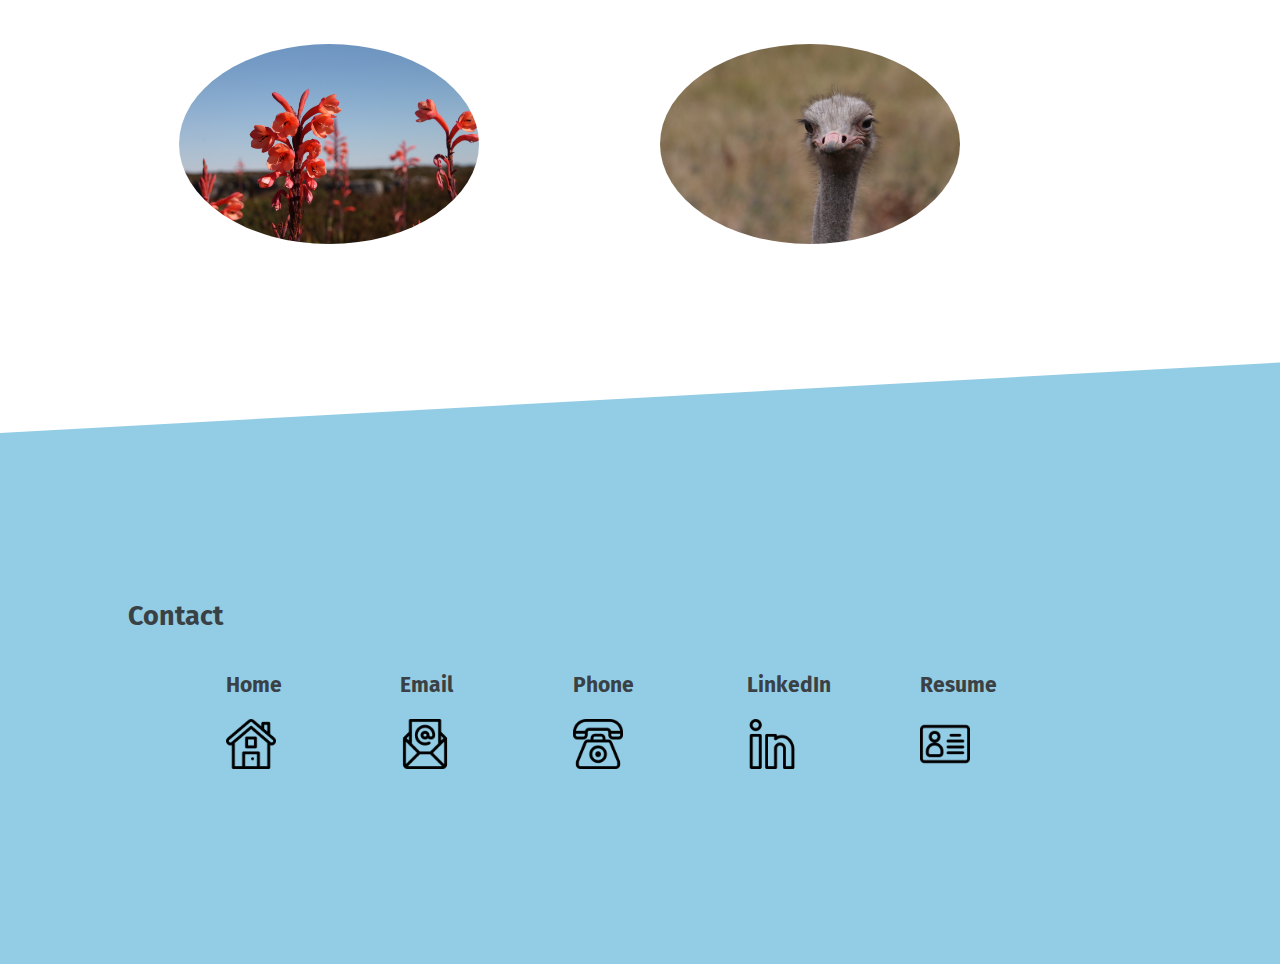
==== commit 2cc2196b: "WIP: layout" ====
--- a/index.html
+++ b/index.html
@@ -15,11 +15,11 @@
 	<link rel="stylesheet" type="text/css" href="css/colors.css">
 </head>
 <body>
-	<header id="banner" class="odd-section">
+	<header id="banner">
 		<h1 id="page-title" class="center">Amanda Sjöström</h1>
 		<div class="flex-container col-2">
 			<p id="cover-text">Lorem ipsum dolor sit amet, consectetur adipiscing elit, sed do eiusmod tempor incididunt ut labore et dolore magna aliqua. Ut enim ad minim veniam, quis nostrud exercitation ullamco laboris nisi ut aliquip ex ea commodo consequat. </p> 
-			<img id="profile-picture" class="circle" src="img/image_holder.png">
+			<img id="profile-picture" class="circle" src="img/profile-picture.png">
 		</div>
 	</header>
 	<!--<nav></nav>-->
@@ -31,19 +31,19 @@
 				<figcaption><i>fig. 1</i> A placeholder image.</figcaption> 
 			</figure>
 			<figure>
-				<img src="img/IMG_0644.JPG" alt="placeholder image">
+				<img src="img/IMG_1064.JPG" alt="placeholder image">
 				<figcaption><i>fig. 2</i> A placeholder image.</figcaption> 
 			</figure>
 			<figure>
-				<img src="img/IMG_0644.JPG" alt="placeholder image">
+				<img src="img/IMG_1985.JPG" alt="placeholder image">
 				<figcaption><i>fig. 3</i> A placeholder image.</figcaption> 
 			</figure>
 			<figure>
-				<img src="img/IMG_0644.JPG" alt="placeholder image">
+				<img src="img/IMG_3158.JPG" alt="placeholder image">
 				<figcaption><i>fig. 4</i> A placeholder image.</figcaption> 
 			</figure>
 			<figure>
-				<img src="img/IMG_0644.JPG" alt="placeholder image">
+				<img src="img/struts.png" alt="placeholder image">
 				<figcaption><i>fig. 5</i> A placeholder image.</figcaption> 
 			</figure>
 		</div>
@@ -51,34 +51,34 @@
 	<section id="stuff1" class="content odd-section">
 		<h2>Stuff 1</h2>
 		<div class="flex-container col-3">
-			<article  class="card">
+			<article class="card">
+				<img class="circle" src="img/image_holder.png">
 				<h3>Title</h3>
-				<img class="circle" src="img/image_holder.png">
 				<p>Lorem ipsum..........</p>
 			</article>
-			<article  class="card">
+			<article class="card">
+				<img class="circle" src="img/image_holder.png">
 				<h3>Title</h3>
-				<img class="circle" src="img/image_holder.png">
 				<p>Lorem ipsum..........</p>
 			</article>
-			<article  class="card">
+			<article class="card">
+				<img class="circle" src="img/image_holder.png">
 				<h3>Title</h3>
-				<img class="circle" src="img/image_holder.png">
 				<p>Lorem ipsum..........</p>
 			</article>
-			<article  class="card">
+			<article class="card">
+				<img class="circle" src="img/image_holder.png">
 				<h3>Title</h3>
-				<img class="circle" src="img/image_holder.png">
 				<p>Lorem ipsum..........</p>
 			</article>
-			<article  class="card">
+			<article class="card">
+				<img class="circle" src="img/image_holder.png">
 				<h3>Title</h3>
-				<img class="circle" src="img/image_holder.png">
 				<p>Lorem ipsum..........</p>
 			</article>
-			<article  class="card">
+			<article class="card">
+				<img class="circle" src="img/image_holder.png">
 				<h3>Title</h3>
-				<img class="circle" src="img/image_holder.png">
 				<p>Lorem ipsum..........</p>
 			</article>
 		</div>
@@ -86,63 +86,44 @@
 	<section id="stuff2" class="content even-section">
 		<h2>Stuff 2</h2>
 		<div class="flex-container col-2">
-			<article  class="card">
-				<h3>Title</h3>
-				<img class="circle" src="img/image_holder.png">
-				<p>Lorem ipsum..........</p>
+			<article>
+				<img class="circle" src="img/IMG_0644.JPG">
 			</article>
-			<article  class="card">
-				<h3>Title</h3>
-				<img class="circle" src="img/image_holder.png">
-				<p>Lorem ipsum..........</p>
+			<article>
+				<img class="circle" src="img/IMG_1064.JPG">
 			</article>
-			<article  class="card">
-				<h3>Title</h3>
-				<img class="circle" src="img/image_holder.png">
-				<p>Lorem ipsum..........</p>
+			<article>
+				<img class="circle" src="img/IMG_1985.JPG">
 			</article>
-			<article  class="card">
-				<h3>Title</h3>
-				<img class="circle" src="img/image_holder.png">
-				<p>Lorem ipsum..........</p>
-			</article>
-			<article  class="card">
-				<h3>Title</h3>
-				<img class="circle" src="img/image_holder.png">
-				<p>Lorem ipsum..........</p>
-			</article>
-			<article  class="card">
-				<h3>Title</h3>
-				<img class="circle" src="img/image_holder.png">
-				<p>Lorem ipsum..........</p>
+			<article>
+				<img class="circle" src="img/struts.png">
 			</article>
 		</div>
 	</section>
-	<section id="stuff3" class="content odd-section">
-		<h2>Stuff 3</h2>
+	<footer>
+		<h2>Contact</h2>
 		<div class="flex-container col-5">
-			<article  class="card">
-				<h3>Title</h3>
-				<img class="circle" src="img/image_holder.png">
+			<article  class="contact-item">
+				<h3>Home</h3>
+				<img src="img/icons/home.png">
 			</article>
-			<article  class="card">
-				<h3>Title</h3>
-				<img class="circle" src="img/image_holder.png">
+			<article  class="contact-item">
+				<h3>Email</h3>
+				<img src="img/icons/email.png">
 			</article>
-			<article  class="card">
-				<h3>Title</h3>
-				<img class="circle" src="img/image_holder.png">
+			<article  class="contact-item">
+				<h3>Phone</h3>
+				<img src="img/icons/phone.png">
 			</article>
-			<article  class="card">
-				<h3>Title</h3>
-				<img class="circle" src="img/image_holder.png">
+			<article  class="contact-item">
+				<h3>LinkedIn</h3>
+				<img src="img/icons/linkedin.png">
 			</article>
-			<article  class="card">
-				<h3>Title</h3>
-				<img class="circle" src="img/image_holder.png">
+			<article  class="contact-item">
+				<h3>Resume</h3>
+				<img src="img/icons/resume.png">
 			</article>
 		</div>
-	</section>
-	<!--<footer></footer>-->
+	</footer>
 </body>
 </html>
--- a/css/style.css
+++ b/css/style.css
@@ -23,40 +23,22 @@
 
 body {
 	background-color: var(--color-2);
-	background-image: linear-gradient(90deg, transparent 50%, rgba(255,255,255,.5) 50%);
-	background-size: 50px 50px;
-	/*
-	background-color: var(--color-2);
-	background-image: linear-gradient(90deg, rgba(255,255,255,.07) 50%, transparent 50%),
-	linear-gradient(90deg, rgba(255,255,255,.13) 50%, transparent 50%),
-	linear-gradient(90deg, transparent 50%, rgba(255,255,255,.17) 50%),
-	linear-gradient(90deg, transparent 50%, rgba(255,255,255,.19) 50%);
-	background-size: 13px, 29px, 37px, 53px;
-	*/
-	/*
-	background:
-	radial-gradient(black 15%, transparent 16%) 0 0,
-	radial-gradient(black 15%, transparent 16%) 8px 8px,
-	radial-gradient(rgba(255,255,255,.1) 15%, transparent 20%) 0 1px,
-	radial-gradient(rgba(255,255,255,.1) 15%, transparent 20%) 8px 9px;
-	background-color: var(--color-2);
-	background-size:16px 16px;
-	*/
+//	background-image: linear-gradient(90deg, transparent 50%, rgba(255,255,255,.5) 50%);
+//	background-size: 50px 50px;
 }
 
 section, nav, header, footer {
 	border-bottom: 1px solid black;
 	padding: 10%;
-	padding-bottom: 10vh;
-	padding-top: 10vh;
+	padding-bottom: 13vw;
+	padding-top: 13vw;
 	-webkit-clip-path: polygon(0 5.5vw, 100% 0, 100% calc(100% - 6vw), 0% calc(100% - 0.5vw));
 	clip-path: polygon(0 5.5vw, 100% 0, 100% calc(100% - 6vw), 0% calc(100% - 0.5vw));
+	margin-bottom: -2vw;
 }
 
-
-
 #banner {
-	min-height: 90vh;
+	min-height: 80vh;
 	margin: 0;
 	text-align: center;
 }
@@ -109,29 +91,21 @@
 
 .card {
 	border: 1px solid black;
+	padding: 5px;
 }
 
 .card>img {
 	width: 30%;
 	height: auto;
+	float: right;
 }
 
 .circle {
 	border-radius: 50%;
+//	-webkit-clip-path: circle(50% at 50% 50%);
+//	clip-path: circle(50% at 50% 50%);
 }
 
-.col-5 .card>img {
-	width: 80%;
-	height: auto;
-}
-
-:root {
-  --color-1: #FFFFFF; 
-  --color-2: #A3E4FF; 
-  --color-3: #93CDE5; 
-  --color-4: #7AABBF; 
-  --color-5: #FFFFFF; 
-  --color-6: #FFFFFF; 
-  --color-7: #FFFFFF; 
-  --color-8: #FFFFFF; 
+.contact-item {
+	align-items: center;
 }--- a/css/colors.css
+++ b/css/colors.css
@@ -20,4 +20,9 @@
 
 .even-section {
 	background-color: var(--color-1);
+}
+
+.card {
+  background-color: var(--color-1);
+  border: none;
 }